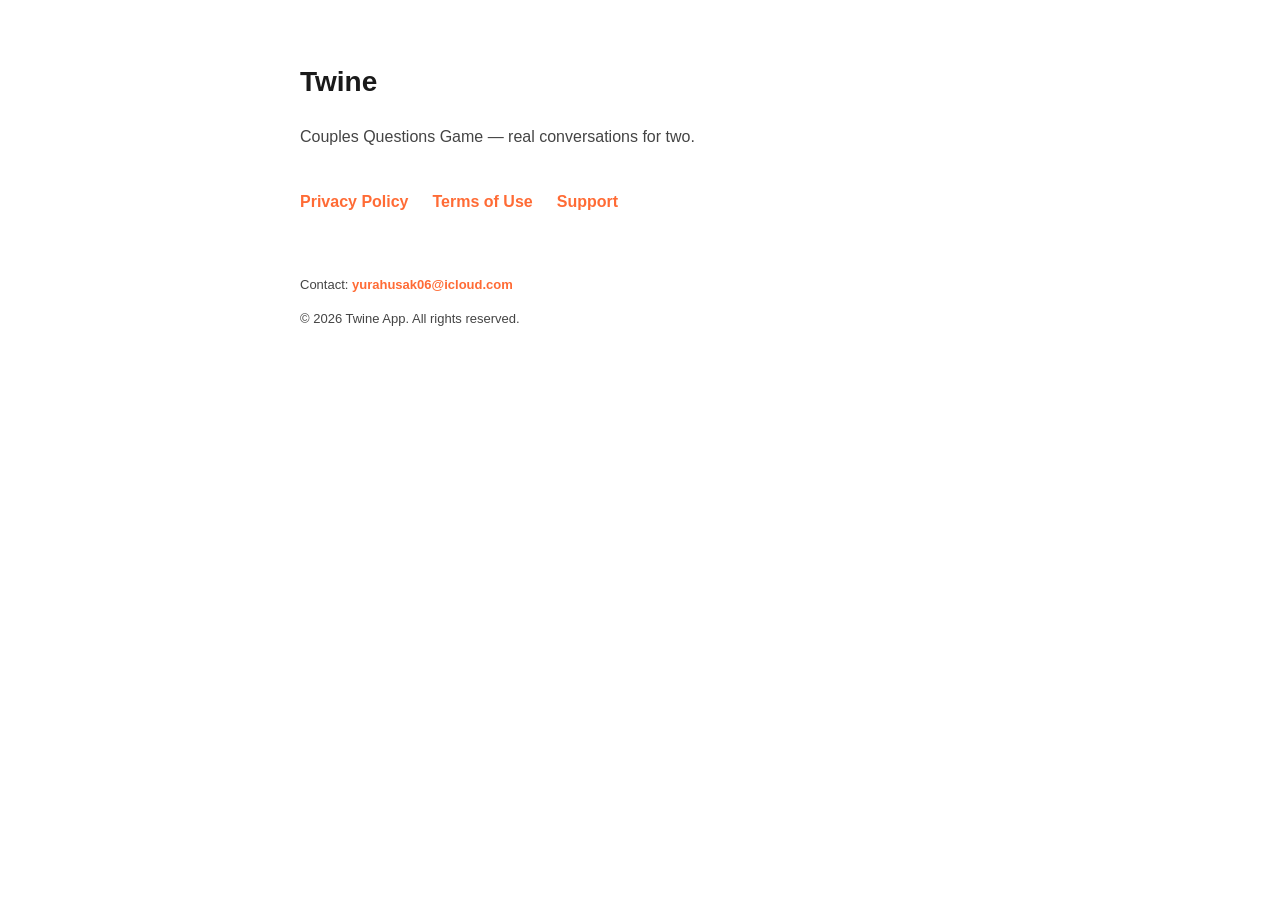
==== index.html @ 4a6ea030 "Add privacy policy, terms of use, support and index pages Co-authored-by: Cursor <cursoragent@cursor" ====
<!DOCTYPE html>
<html lang="en">
<head>
  <meta charset="UTF-8" />
  <meta name="viewport" content="width=device-width, initial-scale=1.0" />
  <title>Twine: Couples Questions Game</title>
  <style>
    body { font-family: -apple-system, sans-serif; max-width: 680px; margin: 60px auto; padding: 0 24px; color: #1a1a1a; line-height: 1.6; }
    h1 { font-size: 28px; font-weight: 800; }
    p { color: #444; }
    a { color: #FF6B35; text-decoration: none; font-weight: 600; }
    a:hover { text-decoration: underline; }
    nav { margin-top: 40px; display: flex; gap: 24px; }
    footer { margin-top: 60px; color: #999; font-size: 13px; }
  </style>
</head>
<body>
  <h1>Twine</h1>
  <p>Couples Questions Game — real conversations for two.</p>

  <nav>
    <a href="privacy-policy.html">Privacy Policy</a>
    <a href="terms-of-use.html">Terms of Use</a>
    <a href="support.html">Support</a>
  </nav>

  <footer>
    <p>Contact: <a href="mailto:yurahusak06@icloud.com">yurahusak06@icloud.com</a></p>
    <p>© 2026 Twine App. All rights reserved.</p>
  </footer>
</body>
</html>
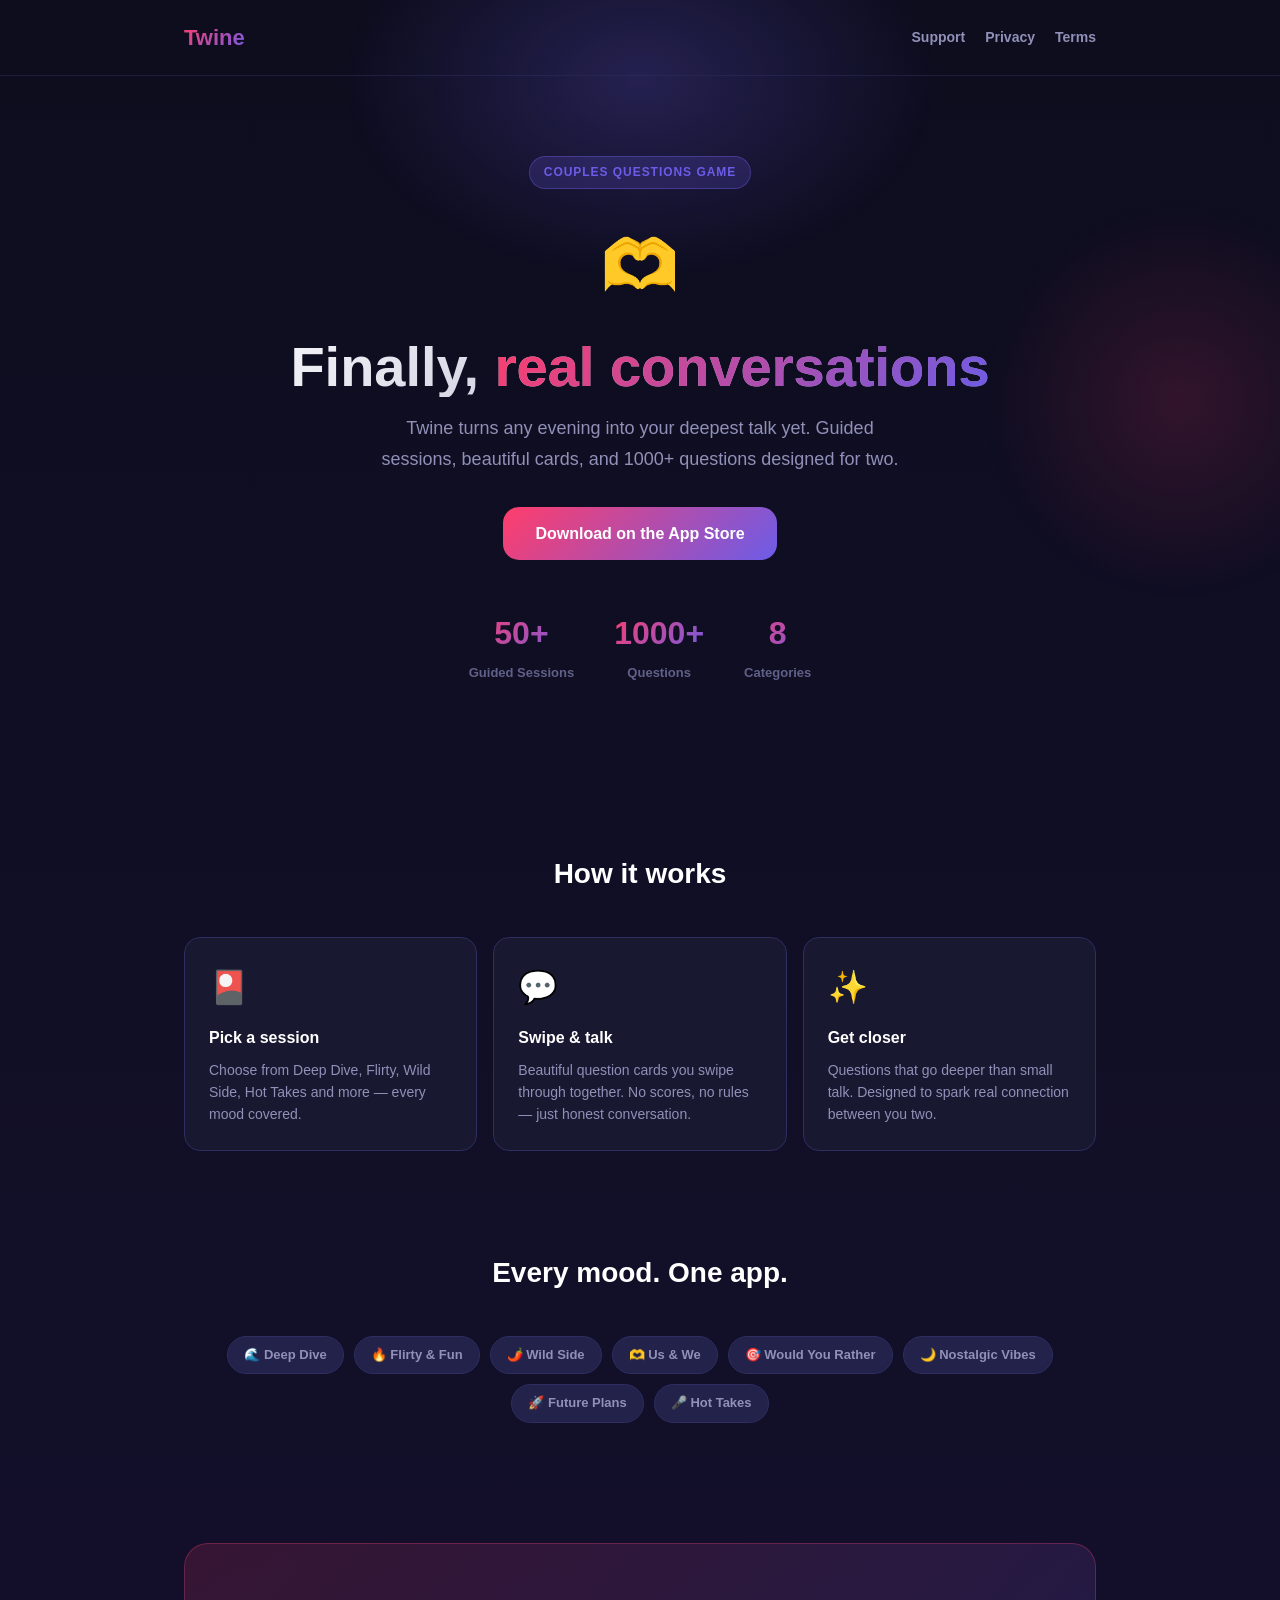
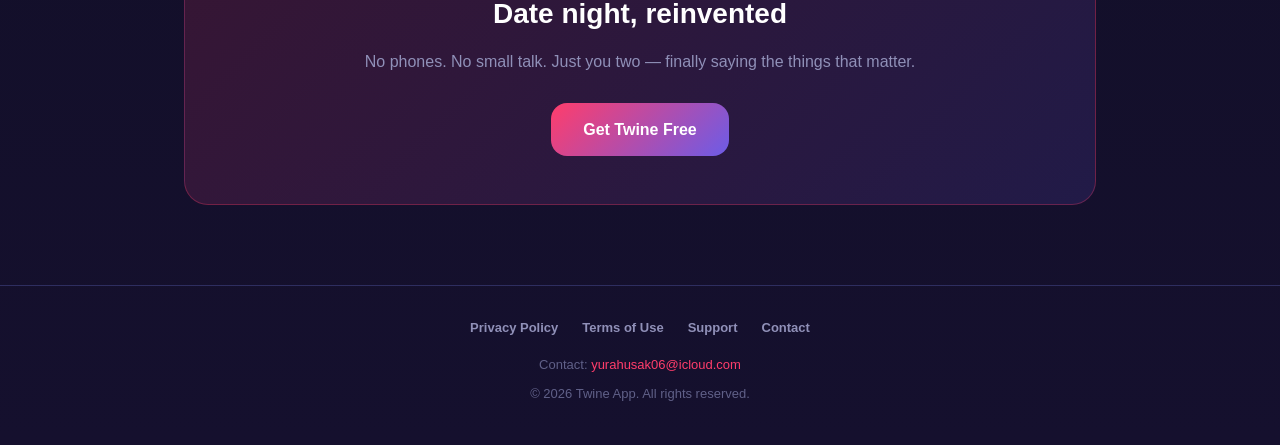
==== commit 90e88c5b: "redesign site in Twine app style" ====
--- a/index.html
+++ b/index.html
@@ -1,32 +1,113 @@
 <!DOCTYPE html>
 <html lang="en">
 <head>
-  <meta charset="UTF-8" />
-  <meta name="viewport" content="width=device-width, initial-scale=1.0" />
-  <title>Twine: Couples Questions Game</title>
-  <style>
-    body { font-family: -apple-system, sans-serif; max-width: 680px; margin: 60px auto; padding: 0 24px; color: #1a1a1a; line-height: 1.6; }
-    h1 { font-size: 28px; font-weight: 800; }
-    p { color: #444; }
-    a { color: #FF6B35; text-decoration: none; font-weight: 600; }
-    a:hover { text-decoration: underline; }
-    nav { margin-top: 40px; display: flex; gap: 24px; }
-    footer { margin-top: 60px; color: #999; font-size: 13px; }
-  </style>
+  <meta charset="UTF-8"/>
+  <meta name="viewport" content="width=device-width, initial-scale=1.0"/>
+  <meta name="description" content="Twine — a guided couples question game with 50+ sessions and 1000+ questions. Real conversations for two."/>
+  <title>Twine — Couples Questions Game</title>
+  <link rel="stylesheet" href="styles.css"/>
 </head>
 <body>
-  <h1>Twine</h1>
-  <p>Couples Questions Game — real conversations for two.</p>
+  <div class="glow"></div>
 
-  <nav>
-    <a href="privacy-policy.html">Privacy Policy</a>
-    <a href="terms-of-use.html">Terms of Use</a>
-    <a href="support.html">Support</a>
-  </nav>
+  <header>
+    <div class="container header-inner">
+      <a href="index.html" class="logo">Twine</a>
+      <nav class="header-nav">
+        <a href="support.html">Support</a>
+        <a href="privacy-policy.html">Privacy</a>
+        <a href="terms-of-use.html">Terms</a>
+      </nav>
+    </div>
+  </header>
+
+  <main>
+    <section class="hero">
+      <div class="container">
+        <div class="badge">Couples Questions Game</div>
+        <div class="hero-emoji">🫶</div>
+        <h1>Finally, <span>real conversations</span></h1>
+        <p>Twine turns any evening into your deepest talk yet. Guided sessions, beautiful cards, and 1000+ questions designed for two.</p>
+        <a href="https://apps.apple.com" class="btn">Download on the App Store</a>
+
+        <div class="stats">
+          <div class="stat">
+            <div class="stat-num">50+</div>
+            <div class="stat-label">Guided Sessions</div>
+          </div>
+          <div class="stat">
+            <div class="stat-num">1000+</div>
+            <div class="stat-label">Questions</div>
+          </div>
+          <div class="stat">
+            <div class="stat-num">8</div>
+            <div class="stat-label">Categories</div>
+          </div>
+        </div>
+      </div>
+    </section>
+
+    <section class="features">
+      <div class="container">
+        <h2 class="section-title">How it works</h2>
+        <div class="feature-grid">
+          <div class="feature-card">
+            <div class="feature-icon">🎴</div>
+            <h3>Pick a session</h3>
+            <p>Choose from Deep Dive, Flirty, Wild Side, Hot Takes and more — every mood covered.</p>
+          </div>
+          <div class="feature-card">
+            <div class="feature-icon">💬</div>
+            <h3>Swipe &amp; talk</h3>
+            <p>Beautiful question cards you swipe through together. No scores, no rules — just honest conversation.</p>
+          </div>
+          <div class="feature-card">
+            <div class="feature-icon">✨</div>
+            <h3>Get closer</h3>
+            <p>Questions that go deeper than small talk. Designed to spark real connection between you two.</p>
+          </div>
+        </div>
+      </div>
+    </section>
+
+    <section class="categories">
+      <div class="container">
+        <h2 class="section-title">Every mood. One app.</h2>
+        <div class="category-pills">
+          <span class="pill">🌊 Deep Dive</span>
+          <span class="pill">🔥 Flirty &amp; Fun</span>
+          <span class="pill">🌶️ Wild Side</span>
+          <span class="pill">🫶 Us &amp; We</span>
+          <span class="pill">🎯 Would You Rather</span>
+          <span class="pill">🌙 Nostalgic Vibes</span>
+          <span class="pill">🚀 Future Plans</span>
+          <span class="pill">🎤 Hot Takes</span>
+        </div>
+      </div>
+    </section>
+
+    <section class="cta">
+      <div class="container">
+        <div class="cta-box">
+          <h2>Date night, reinvented</h2>
+          <p>No phones. No small talk. Just you two — finally saying the things that matter.</p>
+          <a href="https://apps.apple.com" class="btn">Get Twine Free</a>
+        </div>
+      </div>
+    </section>
+  </main>
 
   <footer>
-    <p>Contact: <a href="mailto:yurahusak06@icloud.com">yurahusak06@icloud.com</a></p>
-    <p>© 2026 Twine App. All rights reserved.</p>
+    <div class="container">
+      <nav>
+        <a href="privacy-policy.html">Privacy Policy</a>
+        <a href="terms-of-use.html">Terms of Use</a>
+        <a href="support.html">Support</a>
+        <a href="mailto:yurahusak06@icloud.com">Contact</a>
+      </nav>
+      <p>Contact: <a href="mailto:yurahusak06@icloud.com">yurahusak06@icloud.com</a></p>
+      <p>© 2026 Twine App. All rights reserved.</p>
+    </div>
   </footer>
 </body>
 </html>
--- a/styles.css
+++ b/styles.css
@@ -0,0 +1,368 @@
+:root {
+  --bg: #0D0D1E;
+  --bg2: #15102E;
+  --surface: #181830;
+  --surface-high: #22224A;
+  --border: #2E2E60;
+  --primary: #FF3D6B;
+  --secondary: #6C5CE7;
+  --accent: #FFB800;
+  --success: #00D9A3;
+  --text: #FFFFFF;
+  --text-secondary: #9090B8;
+  --text-tertiary: #606088;
+  --radius: 16px;
+  --radius-lg: 24px;
+  --max-width: 960px;
+}
+
+* { box-sizing: border-box; margin: 0; padding: 0; }
+
+html { scroll-behavior: smooth; }
+
+body {
+  font-family: -apple-system, BlinkMacSystemFont, "SF Pro Display", "Segoe UI", sans-serif;
+  background: linear-gradient(180deg, var(--bg) 0%, var(--bg2) 100%);
+  color: var(--text);
+  line-height: 1.6;
+  min-height: 100vh;
+}
+
+a { color: var(--primary); text-decoration: none; }
+a:hover { opacity: 0.85; }
+
+.container {
+  max-width: var(--max-width);
+  margin: 0 auto;
+  padding: 0 24px;
+}
+
+/* Glow background */
+.glow {
+  position: fixed;
+  inset: 0;
+  pointer-events: none;
+  z-index: 0;
+  overflow: hidden;
+}
+.glow::before {
+  content: "";
+  position: absolute;
+  top: -120px;
+  left: 50%;
+  transform: translateX(-50%);
+  width: 600px;
+  height: 400px;
+  background: radial-gradient(ellipse, rgba(108, 92, 231, 0.25) 0%, transparent 70%);
+}
+.glow::after {
+  content: "";
+  position: absolute;
+  top: 200px;
+  right: -100px;
+  width: 400px;
+  height: 400px;
+  background: radial-gradient(ellipse, rgba(255, 61, 107, 0.15) 0%, transparent 70%);
+}
+
+/* Header */
+header {
+  position: relative;
+  z-index: 1;
+  padding: 20px 0;
+  border-bottom: 1px solid rgba(46, 46, 96, 0.5);
+}
+.header-inner {
+  display: flex;
+  align-items: center;
+  justify-content: space-between;
+  gap: 16px;
+}
+.logo {
+  font-size: 22px;
+  font-weight: 900;
+  background: linear-gradient(135deg, var(--primary), var(--secondary));
+  -webkit-background-clip: text;
+  -webkit-text-fill-color: transparent;
+  background-clip: text;
+}
+nav.header-nav {
+  display: flex;
+  gap: 20px;
+  flex-wrap: wrap;
+}
+nav.header-nav a {
+  color: var(--text-secondary);
+  font-size: 14px;
+  font-weight: 600;
+}
+nav.header-nav a:hover { color: var(--text); }
+
+/* Hero */
+.hero {
+  position: relative;
+  z-index: 1;
+  padding: 80px 0 60px;
+  text-align: center;
+}
+.hero-emoji { font-size: 64px; margin-bottom: 20px; }
+.hero h1 {
+  font-size: clamp(36px, 6vw, 56px);
+  font-weight: 900;
+  line-height: 1.1;
+  margin-bottom: 16px;
+  background: linear-gradient(135deg, #fff 0%, var(--text-secondary) 100%);
+  -webkit-background-clip: text;
+  -webkit-text-fill-color: transparent;
+  background-clip: text;
+}
+.hero h1 span {
+  background: linear-gradient(135deg, var(--primary), var(--secondary));
+  -webkit-background-clip: text;
+  -webkit-text-fill-color: transparent;
+  background-clip: text;
+}
+.hero p {
+  font-size: 18px;
+  color: var(--text-secondary);
+  max-width: 520px;
+  margin: 0 auto 32px;
+  line-height: 1.7;
+}
+.badge {
+  display: inline-block;
+  background: rgba(108, 92, 231, 0.2);
+  border: 1px solid rgba(108, 92, 231, 0.4);
+  color: var(--secondary);
+  font-size: 12px;
+  font-weight: 700;
+  letter-spacing: 0.08em;
+  text-transform: uppercase;
+  padding: 6px 14px;
+  border-radius: 100px;
+  margin-bottom: 24px;
+}
+
+/* Stats */
+.stats {
+  display: flex;
+  justify-content: center;
+  gap: 40px;
+  flex-wrap: wrap;
+  margin: 48px 0;
+}
+.stat { text-align: center; }
+.stat-num {
+  font-size: 32px;
+  font-weight: 900;
+  background: linear-gradient(135deg, var(--primary), var(--secondary));
+  -webkit-background-clip: text;
+  -webkit-text-fill-color: transparent;
+  background-clip: text;
+}
+.stat-label {
+  font-size: 13px;
+  color: var(--text-tertiary);
+  font-weight: 600;
+  margin-top: 4px;
+}
+
+/* Features */
+.features {
+  position: relative;
+  z-index: 1;
+  padding: 60px 0;
+}
+.section-title {
+  text-align: center;
+  font-size: 28px;
+  font-weight: 800;
+  margin-bottom: 40px;
+}
+.feature-grid {
+  display: grid;
+  grid-template-columns: repeat(auto-fit, minmax(260px, 1fr));
+  gap: 16px;
+}
+.feature-card {
+  background: var(--surface);
+  border: 1px solid var(--border);
+  border-radius: var(--radius);
+  padding: 24px;
+  transition: transform 0.2s, border-color 0.2s;
+}
+.feature-card:hover {
+  transform: translateY(-2px);
+  border-color: rgba(255, 61, 107, 0.4);
+}
+.feature-icon { font-size: 32px; margin-bottom: 12px; }
+.feature-card h3 {
+  font-size: 16px;
+  font-weight: 700;
+  margin-bottom: 8px;
+}
+.feature-card p {
+  font-size: 14px;
+  color: var(--text-secondary);
+  line-height: 1.6;
+}
+
+/* Categories */
+.categories {
+  position: relative;
+  z-index: 1;
+  padding: 40px 0 60px;
+}
+.category-pills {
+  display: flex;
+  flex-wrap: wrap;
+  gap: 10px;
+  justify-content: center;
+}
+.pill {
+  background: var(--surface-high);
+  border: 1px solid var(--border);
+  border-radius: 100px;
+  padding: 8px 16px;
+  font-size: 13px;
+  font-weight: 600;
+  color: var(--text-secondary);
+}
+
+/* CTA */
+.cta {
+  position: relative;
+  z-index: 1;
+  padding: 60px 0 80px;
+  text-align: center;
+}
+.cta-box {
+  background: linear-gradient(135deg, rgba(255, 61, 107, 0.15), rgba(108, 92, 231, 0.15));
+  border: 1px solid rgba(255, 61, 107, 0.3);
+  border-radius: var(--radius-lg);
+  padding: 48px 32px;
+}
+.cta-box h2 {
+  font-size: 28px;
+  font-weight: 800;
+  margin-bottom: 12px;
+}
+.cta-box p {
+  color: var(--text-secondary);
+  margin-bottom: 28px;
+  font-size: 16px;
+}
+.btn {
+  display: inline-block;
+  background: linear-gradient(135deg, var(--primary), var(--secondary));
+  color: white;
+  font-size: 16px;
+  font-weight: 700;
+  padding: 14px 32px;
+  border-radius: var(--radius);
+  transition: opacity 0.2s, transform 0.2s;
+}
+.btn:hover { opacity: 0.9; transform: scale(1.02); color: white; }
+
+/* Legal pages */
+.legal-page {
+  position: relative;
+  z-index: 1;
+  padding: 40px 0 80px;
+}
+.legal-page h1 {
+  font-size: 32px;
+  font-weight: 900;
+  margin-bottom: 8px;
+}
+.legal-page .updated {
+  color: var(--text-tertiary);
+  font-size: 14px;
+  margin-bottom: 32px;
+}
+.legal-page h2 {
+  font-size: 18px;
+  font-weight: 700;
+  margin: 36px 0 12px;
+  color: var(--text);
+}
+.legal-page p, .legal-page li {
+  color: var(--text-secondary);
+  margin-bottom: 12px;
+  font-size: 15px;
+}
+.legal-page ul { padding-left: 20px; margin-bottom: 16px; }
+.legal-page hr {
+  border: none;
+  border-top: 1px solid var(--border);
+  margin: 32px 0;
+}
+.legal-page table {
+  width: 100%;
+  border-collapse: collapse;
+  margin: 16px 0;
+  font-size: 14px;
+}
+.legal-page th, .legal-page td {
+  text-align: left;
+  padding: 12px;
+  border: 1px solid var(--border);
+  color: var(--text-secondary);
+}
+.legal-page th {
+  background: var(--surface);
+  color: var(--text);
+  font-weight: 700;
+}
+.contact-box {
+  background: var(--surface);
+  border: 1px solid var(--border);
+  border-radius: var(--radius);
+  padding: 24px;
+  margin: 24px 0;
+}
+.faq-item {
+  background: var(--surface);
+  border: 1px solid var(--border);
+  border-radius: var(--radius);
+  padding: 20px 24px;
+  margin-bottom: 12px;
+}
+.faq-item strong {
+  display: block;
+  color: var(--text);
+  margin-bottom: 8px;
+  font-size: 15px;
+}
+
+/* Footer */
+footer {
+  position: relative;
+  z-index: 1;
+  border-top: 1px solid var(--border);
+  padding: 32px 0;
+  text-align: center;
+}
+footer p {
+  color: var(--text-tertiary);
+  font-size: 13px;
+  margin-bottom: 8px;
+}
+footer nav {
+  display: flex;
+  justify-content: center;
+  gap: 24px;
+  flex-wrap: wrap;
+  margin-bottom: 16px;
+}
+footer nav a {
+  color: var(--text-secondary);
+  font-size: 13px;
+  font-weight: 600;
+}
+
+@media (max-width: 600px) {
+  .hero { padding: 48px 0 40px; }
+  .stats { gap: 24px; }
+  nav.header-nav { display: none; }
+}
